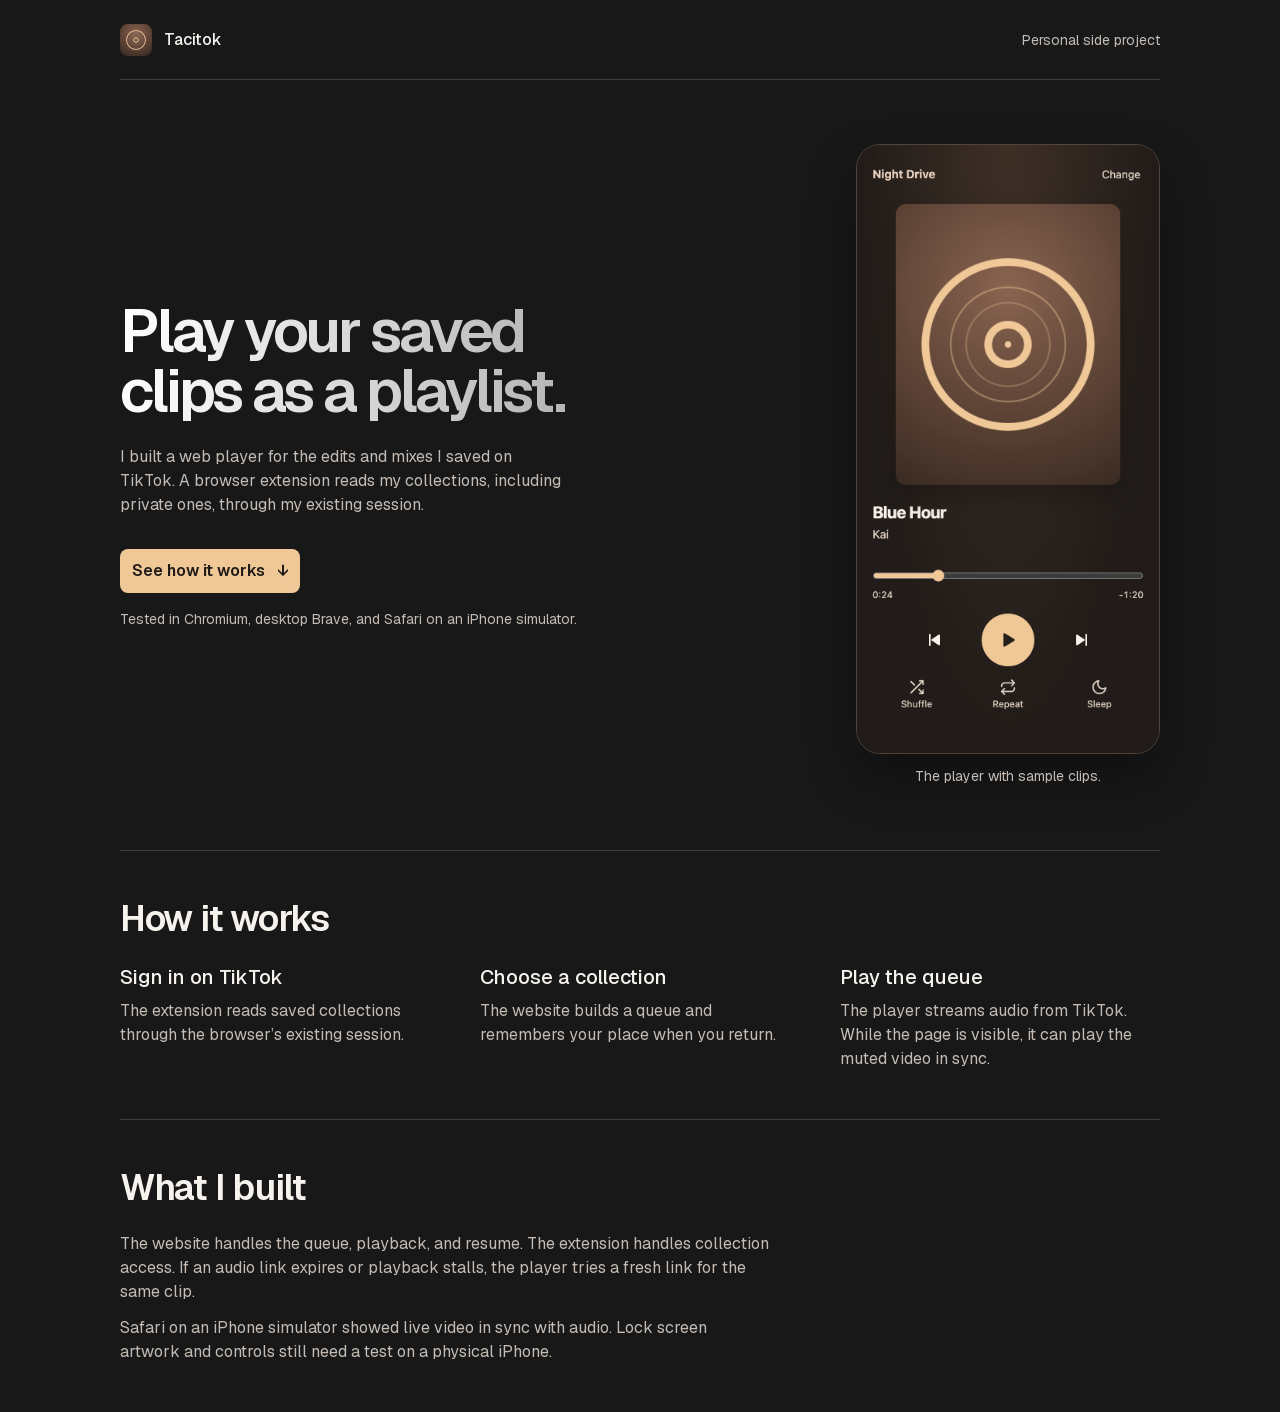
==== docs/index.html @ 09416b3e "Add Tacitok interview portfolio page" ====
<!doctype html>
<html lang="en">
<head>
  <meta charset="utf-8">
  <meta name="viewport" content="width=device-width, initial-scale=1">
  <meta name="color-scheme" content="dark">
  <meta name="theme-color" content="#181818">
  <meta name="description" content="Tacitok is a side project that plays saved TikTok clips as a playlist using a website and a browser extension.">
  <meta property="og:type" content="website">
  <meta property="og:title" content="Tacitok · Saved clips as a playlist">
  <meta property="og:description" content="An interview portfolio project about browser extensions, private collections, and background playback.">
  <link rel="icon" href="./assets/cover.png">
  <link rel="stylesheet" href="./style.css">
  <title>Tacitok · Saved clips as a playlist</title>
</head>
<body>
  <a class="skip-link button-md" href="#main">Skip to content</a>
  <header class="wrap masthead">
    <span class="wordmark title-3">
      <img src="./assets/cover.png" width="32" height="32" alt="">
      Tacitok
    </span>
    <span class="project-type caption-2">Personal side project</span>
  </header>

  <main id="main" class="wrap">
    <section class="hero" aria-labelledby="hero-title">
      <div class="hero-copy">
        <h1 id="hero-title" class="heading-1">Play your saved clips as a playlist.</h1>
        <p class="body-3">I built a web player for the edits and mixes I saved on TikTok. A browser extension reads my collections, including private ones, through my existing session.</p>
        <a class="button button-md" href="#how-it-works">See how it works <span aria-hidden="true">↓</span></a>
        <p class="caption-2 proof">Tested in Chromium, desktop Brave, and Safari on an iPhone simulator.</p>
      </div>

      <figure class="preview">
        <img src="./assets/player.png" width="780" height="1570" alt="Tacitok player showing cover art, a seek bar, and playback controls for the sample Night Drive collection." fetchpriority="high">
        <figcaption class="caption-2">The player with sample clips.</figcaption>
      </figure>
    </section>

    <section id="how-it-works" class="section" aria-labelledby="flow-title">
      <h2 id="flow-title" class="heading-3">How it works</h2>
      <ol class="steps">
        <li>
          <h3 class="title-1">Sign in on TikTok</h3>
          <p class="body-3">The extension reads saved collections through the browser’s existing session.</p>
        </li>
        <li>
          <h3 class="title-1">Choose a collection</h3>
          <p class="body-3">The website builds a queue and remembers your place when you return.</p>
        </li>
        <li>
          <h3 class="title-1">Play the queue</h3>
          <p class="body-3">The player streams audio from TikTok. While the page is visible, it can play the muted video in sync.</p>
        </li>
      </ol>
    </section>

    <section class="section build-note" aria-labelledby="build-title">
      <h2 id="build-title" class="heading-3">What I built</h2>
      <p class="body-3">The website handles the queue, playback, and resume. The extension handles collection access. If an audio link expires or playback stalls, the player tries a fresh link for the same clip.</p>
      <p class="body-3">Safari on an iPhone simulator showed live video in sync with audio. Lock screen artwork and controls still need a test on a physical iPhone.</p>
    </section>
  </main>
</body>
</html>
---- docs/style.css ----
@font-face {
  font-family: Geist;
  src: url("./assets/geist.woff2") format("woff2");
  font-weight: 400 700;
  font-display: swap;
}

:root {
  color-scheme: dark;
  font-family: Geist, system-ui, sans-serif;
  background: #181818;
  color: #f6f2ee;
  --muted: #c4bcb5;
  --line: #413a35;
  --accent: #f0c898;
  --accent-hover: #ffdbaf;
  --ink: #211c19;
}

*, *::before, *::after { box-sizing: border-box; }
body, h1, h2, h3, p, figure, ol { margin: 0; }
h1, h2, h3 { text-wrap: balance; }
p { text-wrap: pretty; }
img { display: block; max-width: 100%; }

.heading-1 { font-size: 3.75rem; line-height: 1; font-weight: 600; letter-spacing: -.05em; }
.heading-3 { font-size: 2.25rem; line-height: 2.5rem; font-weight: 600; letter-spacing: -.035em; }
.title-1 { font-size: 1.25rem; line-height: 1.75rem; font-weight: 500; }
.title-3 { font-size: 1rem; line-height: 1.5rem; font-weight: 500; }
.body-3 { font-size: 1rem; line-height: 1.5rem; font-weight: 400; }
.caption-2 { font-size: .875rem; line-height: 1.25rem; font-weight: 400; }
.button-md { font-size: 1rem; line-height: 1.5rem; font-weight: 600; }

.wrap { width: min(100% - 48px, 1040px); margin-inline: auto; }
.masthead {
  min-height: 80px;
  display: flex;
  align-items: center;
  justify-content: space-between;
  gap: 16px;
  border-bottom: 1px solid var(--line);
}
.wordmark { display: flex; align-items: center; gap: 12px; }
.wordmark img { border-radius: 8px; }
.project-type, .proof, .preview figcaption, .section p { color: var(--muted); }

.hero {
  display: grid;
  grid-template-columns: minmax(0, 1fr) 304px;
  align-items: center;
  gap: 80px;
  padding-block: 64px;
}
.hero h1 {
  max-width: 600px;
  background: linear-gradient(to right, #fff, #9b9b9b);
  background-clip: text;
  color: transparent;
}
.hero-copy .body-3 { max-width: 448px; margin-top: 24px; color: var(--muted); }
.button {
  display: inline-flex;
  align-items: center;
  justify-content: center;
  gap: 12px;
  min-height: 44px;
  margin-top: 32px;
  padding: 8px 12px;
  border-radius: 8px;
  background: var(--accent);
  color: var(--ink);
  text-decoration: none;
}
.button:hover { background: var(--accent-hover); }
.button:active { transform: scale(.98); }
:focus-visible { outline: 2px solid var(--accent); outline-offset: 4px; }
.proof { margin-top: 16px; }

.preview { width: 100%; max-width: 304px; justify-self: center; }
.preview img {
  width: 100%;
  height: auto;
  border: 1px solid #51443a;
  border-radius: 24px;
  background: #1f1f1f;
  box-shadow: 0 24px 48px #0005;
}
.preview figcaption { margin-top: 12px; text-align: center; }

.section { border-top: 1px solid var(--line); padding-block: 48px; }
.steps { display: grid; grid-template-columns: repeat(3, minmax(0, 1fr)); gap: 40px; padding: 0; list-style: none; }
.steps, .build-note > p { margin-top: 24px; }
.steps p { margin-top: 8px; }
.build-note > p { max-width: 650px; }
.build-note > p + p { margin-top: 12px; }

.skip-link {
  position: absolute;
  top: 12px;
  left: 12px;
  z-index: 1;
  padding: 8px 12px;
  border-radius: 8px;
  background: var(--accent);
  color: var(--ink);
  transform: translateY(calc(-100% - 24px));
}
.skip-link:focus { transform: none; }

@media (max-width: 820px) {
  .hero { grid-template-columns: minmax(0, 1fr) 256px; gap: 32px; }
  .heading-1 { font-size: 3rem; }
}

@media (max-width: 620px) {
  .wrap { width: min(100% - 32px, 1040px); }
  .masthead { min-height: 64px; }
  .hero { grid-template-columns: minmax(0, 1fr); gap: 40px; padding-block: 40px; }
  .heading-1 { font-size: 2.25rem; line-height: 2.5rem; }
  .heading-3 { font-size: 1.875rem; line-height: 2.25rem; }
  .preview { max-width: 272px; }
  .section { padding-block: 32px; }
  .steps { grid-template-columns: minmax(0, 1fr); gap: 24px; }
}

@media (prefers-reduced-motion: reduce) {
  .button:active { transform: none; }
}

@media (forced-colors: active) {
  .hero h1 { background: none; color: CanvasText; }
  .button { border: 1px solid LinkText; }
}
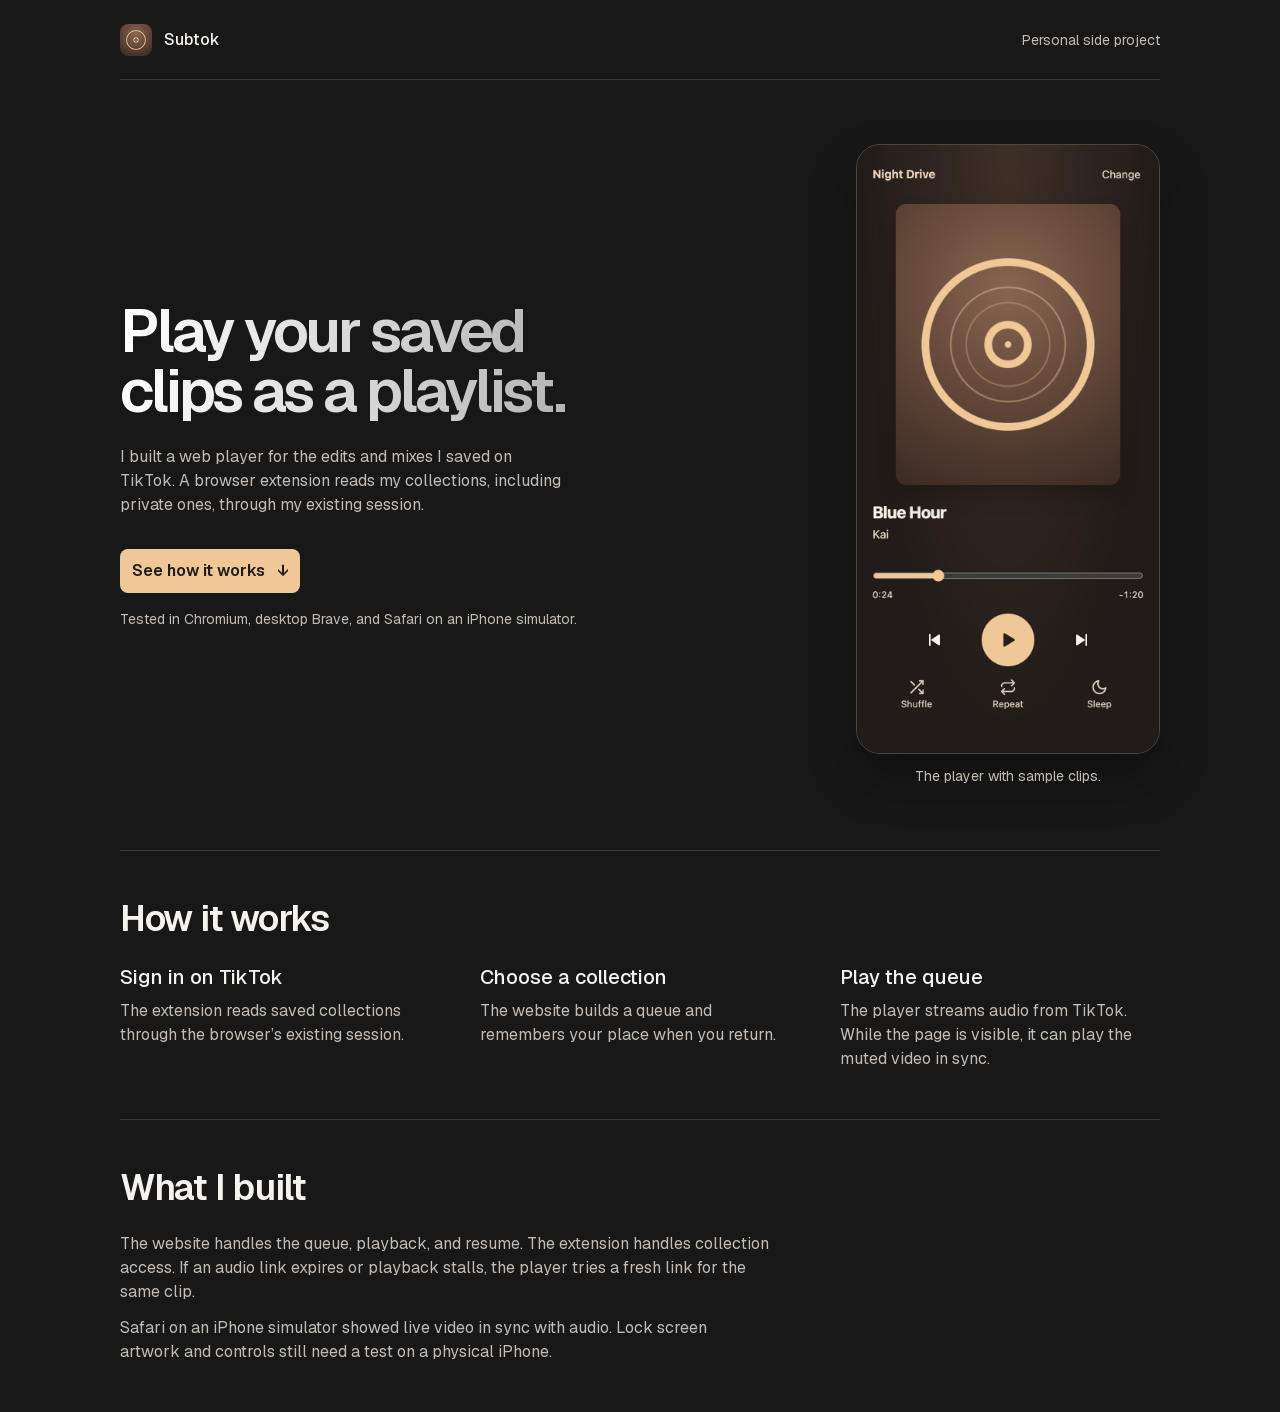
==== commit d415bf7a: "Release Subtok player and portfolio" ====
--- a/docs/index.html
+++ b/docs/index.html
@@ -5,20 +5,20 @@
   <meta name="viewport" content="width=device-width, initial-scale=1">
   <meta name="color-scheme" content="dark">
   <meta name="theme-color" content="#181818">
-  <meta name="description" content="Tacitok is a side project that plays saved TikTok clips as a playlist using a website and a browser extension.">
+  <meta name="description" content="Subtok is a side project that plays saved TikTok clips as a playlist using a website and a browser extension.">
   <meta property="og:type" content="website">
-  <meta property="og:title" content="Tacitok · Saved clips as a playlist">
+  <meta property="og:title" content="Subtok · Saved clips as a playlist">
   <meta property="og:description" content="An interview portfolio project about browser extensions, private collections, and background playback.">
   <link rel="icon" href="./assets/cover.png">
   <link rel="stylesheet" href="./style.css">
-  <title>Tacitok · Saved clips as a playlist</title>
+  <title>Subtok · Saved clips as a playlist</title>
 </head>
 <body>
   <a class="skip-link button-md" href="#main">Skip to content</a>
   <header class="wrap masthead">
     <span class="wordmark title-3">
       <img src="./assets/cover.png" width="32" height="32" alt="">
-      Tacitok
+      Subtok
     </span>
     <span class="project-type caption-2">Personal side project</span>
   </header>
@@ -33,7 +33,7 @@
       </div>
 
       <figure class="preview">
-        <img src="./assets/player.png" width="780" height="1570" alt="Tacitok player showing cover art, a seek bar, and playback controls for the sample Night Drive collection." fetchpriority="high">
+        <img src="./assets/player.png" width="780" height="1570" alt="Subtok player showing cover art, a seek bar, and playback controls for the sample Night Drive collection." fetchpriority="high">
         <figcaption class="caption-2">The player with sample clips.</figcaption>
       </figure>
     </section>
